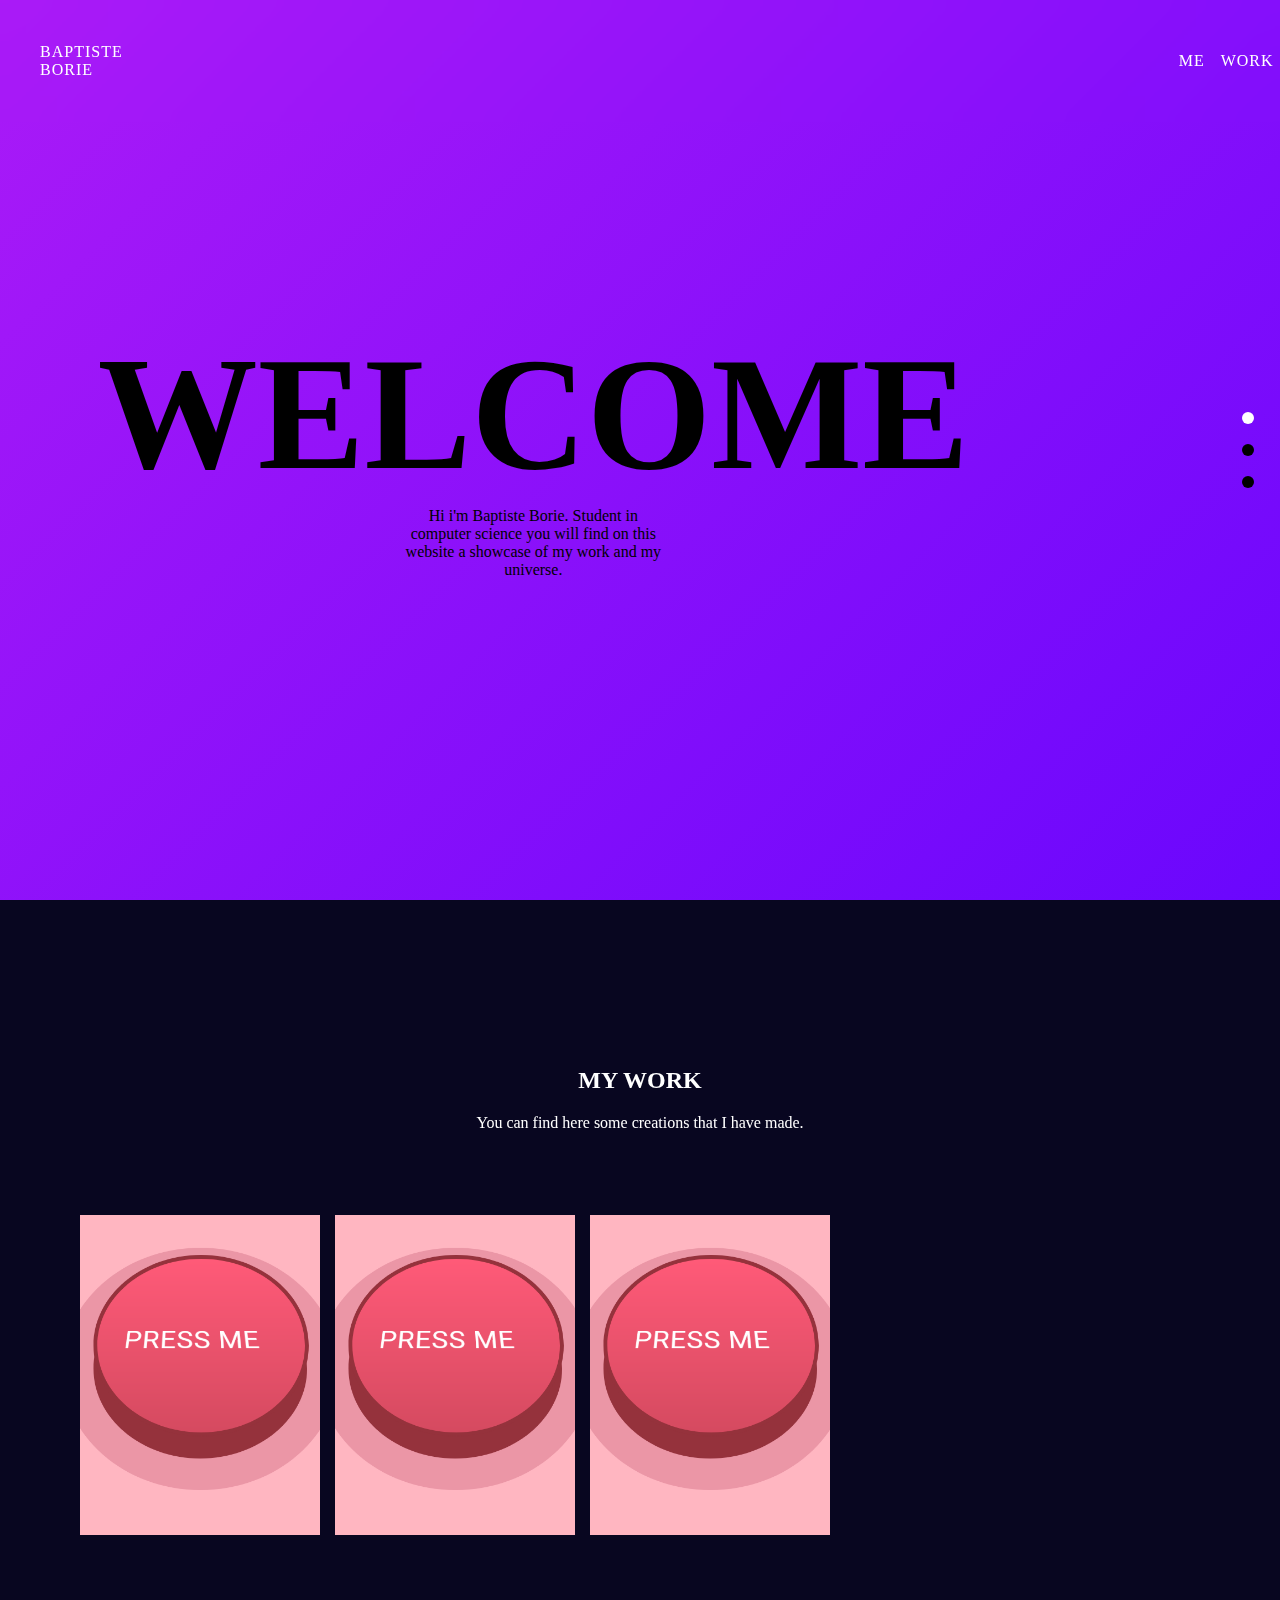
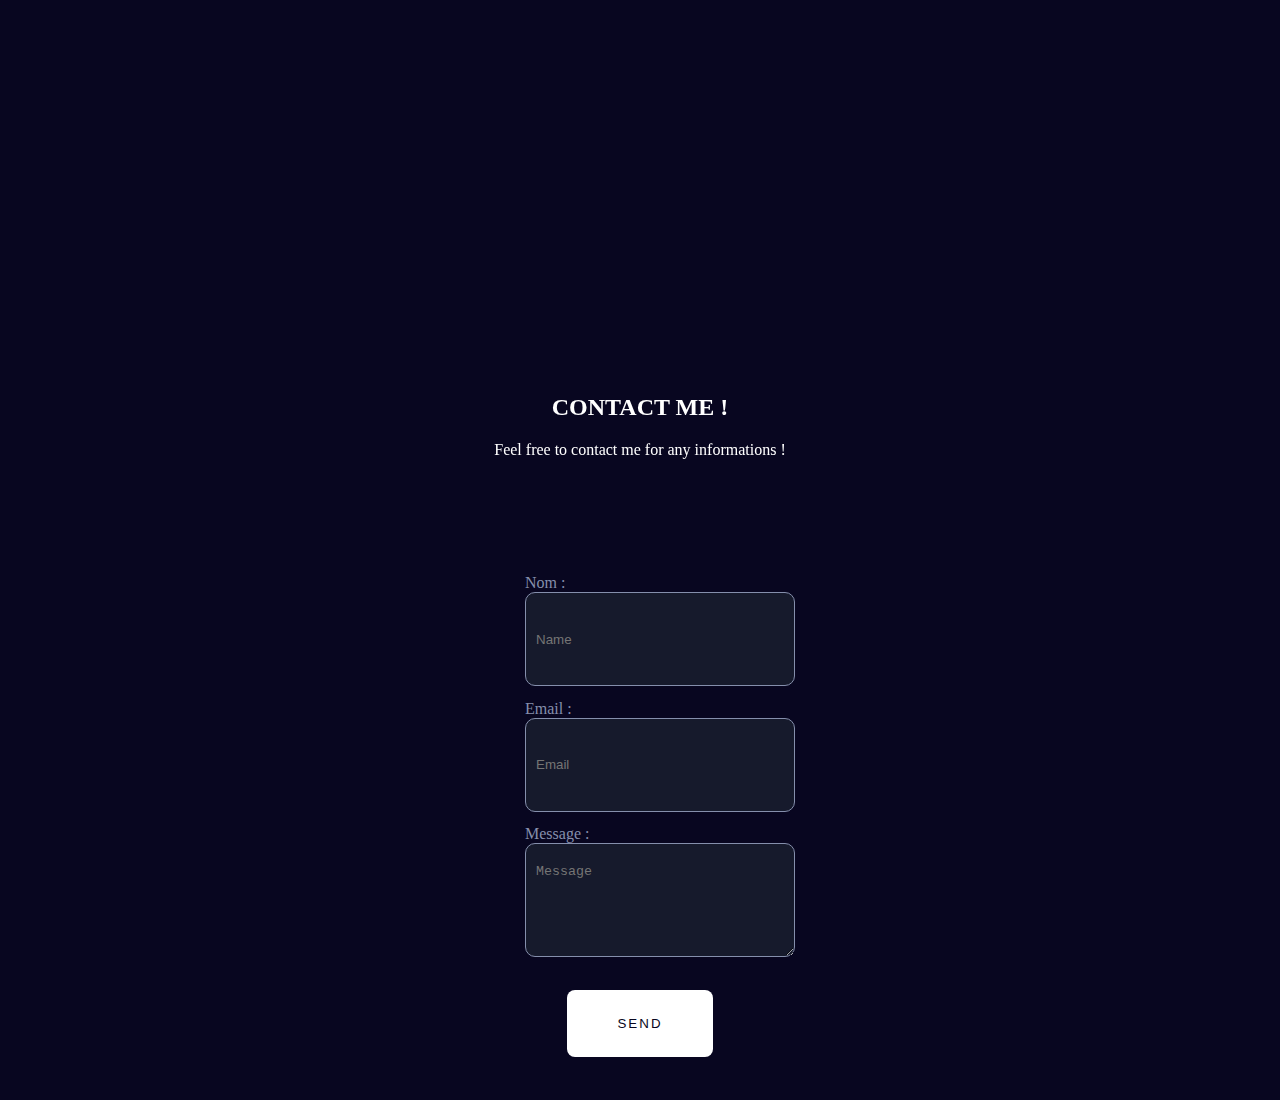
==== index.html @ 9f2e3eb8 "début work + art button" ====
<!DOCTYPE html>
<html lang="fr">

<head>
    <meta charset="UTF-8">
    <meta name="viewport" content="width=device-width, initial-scale=1.0">
    <title>Baptiste Borie</title>
    <link rel="stylesheet" href="styleIndex.css">
    <link rel="shortcut icon" type="image/png" href="/favicon.ico" />

</head>

<body>
    <nav id="nav">
        <ul>
            <li>
                <div>
                    Baptiste Borie
                </div>
            </li>
            <li>
                <div><a href="me.html">Me</a></div>
            </li>
            <li>
                <div><a href="#work">Work</a></div>
            </li>
            <li>
                <div><a href="#contact">Contact</a></div>
            </li>
        </ul>
    </nav>
    <div class="mainScreen">
        <div class="progressDotsBox">
            <div class="progressDots active"></div>
            <div class="progressDots"></div>
            <div class="progressDots"></div>
        </div>        
        <div class="section about">
            <div class="welcome" id ="welcome">
                    <h2>Welcome</h2>
                    <div>
                        Hi i'm Baptiste Borie. Student in computer science you will find on this website a showcase of my
                        work and my universe.
                    </div>
                </div>
            </div>
            <div class="section work" id = work>
                <div class ="titleSection">
                    <h2>My work</h2>
                    <div>
                        You can find here some creations that I have made.
                    </div>
                </div>
                <div id = "imageTrack" >
                    <img class ="image"alt="buttonPages" src="assets/img/pressMe.png" >
                    <img class ="image"alt="buttonPages" src="assets/img/pressMe.png" >
                    <img class ="image"alt="buttonPages" src="assets/img/pressMe.png" >
                </div>
            </div>
            <div class="section contact" id = "contact">
                <div class = "titleSection">
                    <div>
                        <H2>Contact Me !</H2>
                    </div>
                    <div> 
                        Feel free to contact me for any informations ! 
                    </div>
                </div>
                <div class = "formContainer">
                    <form action="" id="form">
                        <ul>
                            <div>Nom : </div>
                            <li>
                                <input type="text" id="name" name="user_name" placeholder="Name"/>
                            </li>
                            <div>Email :</div>
                            <li>
                                <input type="email" id="mail" name="user_email" placeholder="Email"/>
                            </li>
                            <div>Message : </div>
                            <li>
                                <textarea id="msg" name="user_message" placeholder="Message "></textarea>
                            </li>
                        </ul>
                        <button type="submit" role="button" class = "button">
                                <span>Send</span>
                        </button>                           
                    </form>
                    </div>
            </div>
        </div>
        <div style="display: none;">
            Irma <3
        </div>
<script src="scriptIndex.js" type="module"></script>
</body>
</html>
---- styleIndex.css ----
/* ------------------------------ GENERAL  ------------------------------ */
:root{
    --main-blue : rgba(8, 6, 32, 1);
    --lightblue : #15192c;
}
html, body{
    height: 100vh;
    width: 100vw;
    padding: 0;
    margin: 0;;
}

::-webkit-scrollbar {
    width: 0px;
  }


html {
    scroll-snap-type: y mandatory;
    overflow-x: hidden;
}

body {
    font-family: Roboto;
}


h2{
    text-transform: uppercase;
}

a{
    text-decoration: none;
    color: white;
}

.section {
    height: 100vh;
    scroll-snap-align: start;
    scroll-snap-stop: always;
    display : grid;
    grid-template-columns: 5fr 1fr;
} 
nav{
    position: fixed;
    top: 0;
    color: white;
    text-transform: uppercase;
    letter-spacing: 1px;
    width: 100vw;
    backdrop-filter: blur(10px);
}
.navColor {
    border-bottom: 1px solid #15192c;
    display: flex;
    align-items: center;
    background-color: rgba(8, 6, 32, 1);
    z-index: 100;
}

nav ul {
    list-style-type: none;
    display: grid;
    grid-template-columns: 10fr 1fr 1fr 1fr ;
    align-items: center;
    height: 10vh;
    gap: 1em;
}
nav li {
    display: flex ;
    justify-content: center;
    align-items: center;
}
nav li:first-child {
    margin-right: 65em;
}
.titleSection{ 
    color: white;
    position: relative;
    display: flex;
    flex-direction: column;
    justify-content: center;
    align-items: center;
    top  : 2em;
    height: 35vh;
}
/*  ------------------------------ PROGRESS DOTS ------------------------------  */
.progressDotsBox {
    order :1 ;
    position: fixed;
    top: 50vh;
    right: 2vw;
    transform: translateY(-50%);
    display: flex;

    flex-direction: column;
    align-items: center;
}

.progressDots {
    width: 12px;
    height: 12px;
    background-color: black;
    border-radius: 50%;
    margin: 10px 0;
    cursor: pointer;
    background-color: black;
    transition: background-color 0.3s ease; /* Animation de transition de la couleur de fond */
}

.progressDots.active {
    background-color: white;
}
.selected {
    border: 6px solid white;
}
/*  ------------------------------ ABOUT  ------------------------------  */
.about{
    background: linear-gradient(-45deg, rgb(5, 1, 69), rgb(82, 8, 230),rgb(85, 0, 255), rgb(170, 26, 247));
    background-size: 400% 400%;
    animation: gradient 8s ease infinite;
}
@keyframes gradient {
    0% {
        background-position: 0% 50%;
    }
    50% {
        background-position: 100% 50%;
    }
    100% {
        background-position: 0% 50%;
    }
    
}
.welcome{
display: flex;
flex-direction: column;
justify-content: center;
align-items: center;
text-align: justify;
}
.about h2{
    font-family: 'Times New Roman', Times, serif;
    font-size: 10em;
    margin: 0;
}
.welcome div {  
    margin :0;
    width: 25%;
    text-align:center;
    
}

/*  ------------------------------ WORK  ------------------------------  */
.work{
    background-color: rgba(8, 6, 32, 1);
    display: flex;
    flex-direction: column;
}

#imageTrack{
    display: flex;
    overflow:scroll;
    width: 80vw;
    gap: 15px;
    transition: transform 0.3s;
}
.image {
    width: 15em;
    height: 20em;
    object-fit: cover;
    object-position: center;
}
.image:first-child{
    margin-left: 5em;
}

/*  ------------------------------ CONTACT  ------------------------------  */

.contact{
    background-color: rgba(8, 6, 32, 1);
    display: flex;
    flex-direction: column;
    justify-content: center;
    gap: 1em;
    align-items: center;
}

form {
    display: flex;
    flex-direction: column;
    justify-content: center;
    align-items: center;
}
.formContainer {
    margin-bottom : 1em;
}
.formContainer ul {
    list-style-type: none;
}
.formContainer input,textarea {
    height:10vh;
    width: 20vw;
    background-color: #161a2c;
    border : 1px solid #858fac;
    border-radius: 10px;
    padding-left: 10px ;
    margin-bottom: 1em;
    color: white;
}
.formContainer textarea{
    padding-top: 20px ;
}
.formContainer  div {
    color : #858fac;
}

.formFooter img {
    width: 24px;
}

.button {
    display: inline-flex;
    position: relative;
    background: white;
    letter-spacing: 2px;
    align-items: center;
    justify-content: center;
    padding : 0.7em;
    text-transform: uppercase;
    width: 11em;
    height: 5em;
    border :0 ;
    border-radius: 8px;
} 
.button::after {
    content: "";
    position: absolute;
    width: 0;
    background-color: var(--main-blue);
    border: 1px solid white;
    border-radius: 8px;
} 
.button:hover::after{
    left: 0;
    transition: 0.6s;
    width: 11em;
    height: 5em;
}

.button:active{
    transform: translateY(5%);
}

.button span{
    z-index: 2;
    transition: all 0.3s ease-in-out;
    color : var(--main-blue);

}

.button:hover span {
    color :white;
    animation : scaleUp 0.4s ease-in-out;
}
@keyframes scaleUp {
    0% {
    transform: scale(1);
    }

    50% {
    transform: scale(0.8);
    }

    100% {
    transform: scale(1);
    }
}
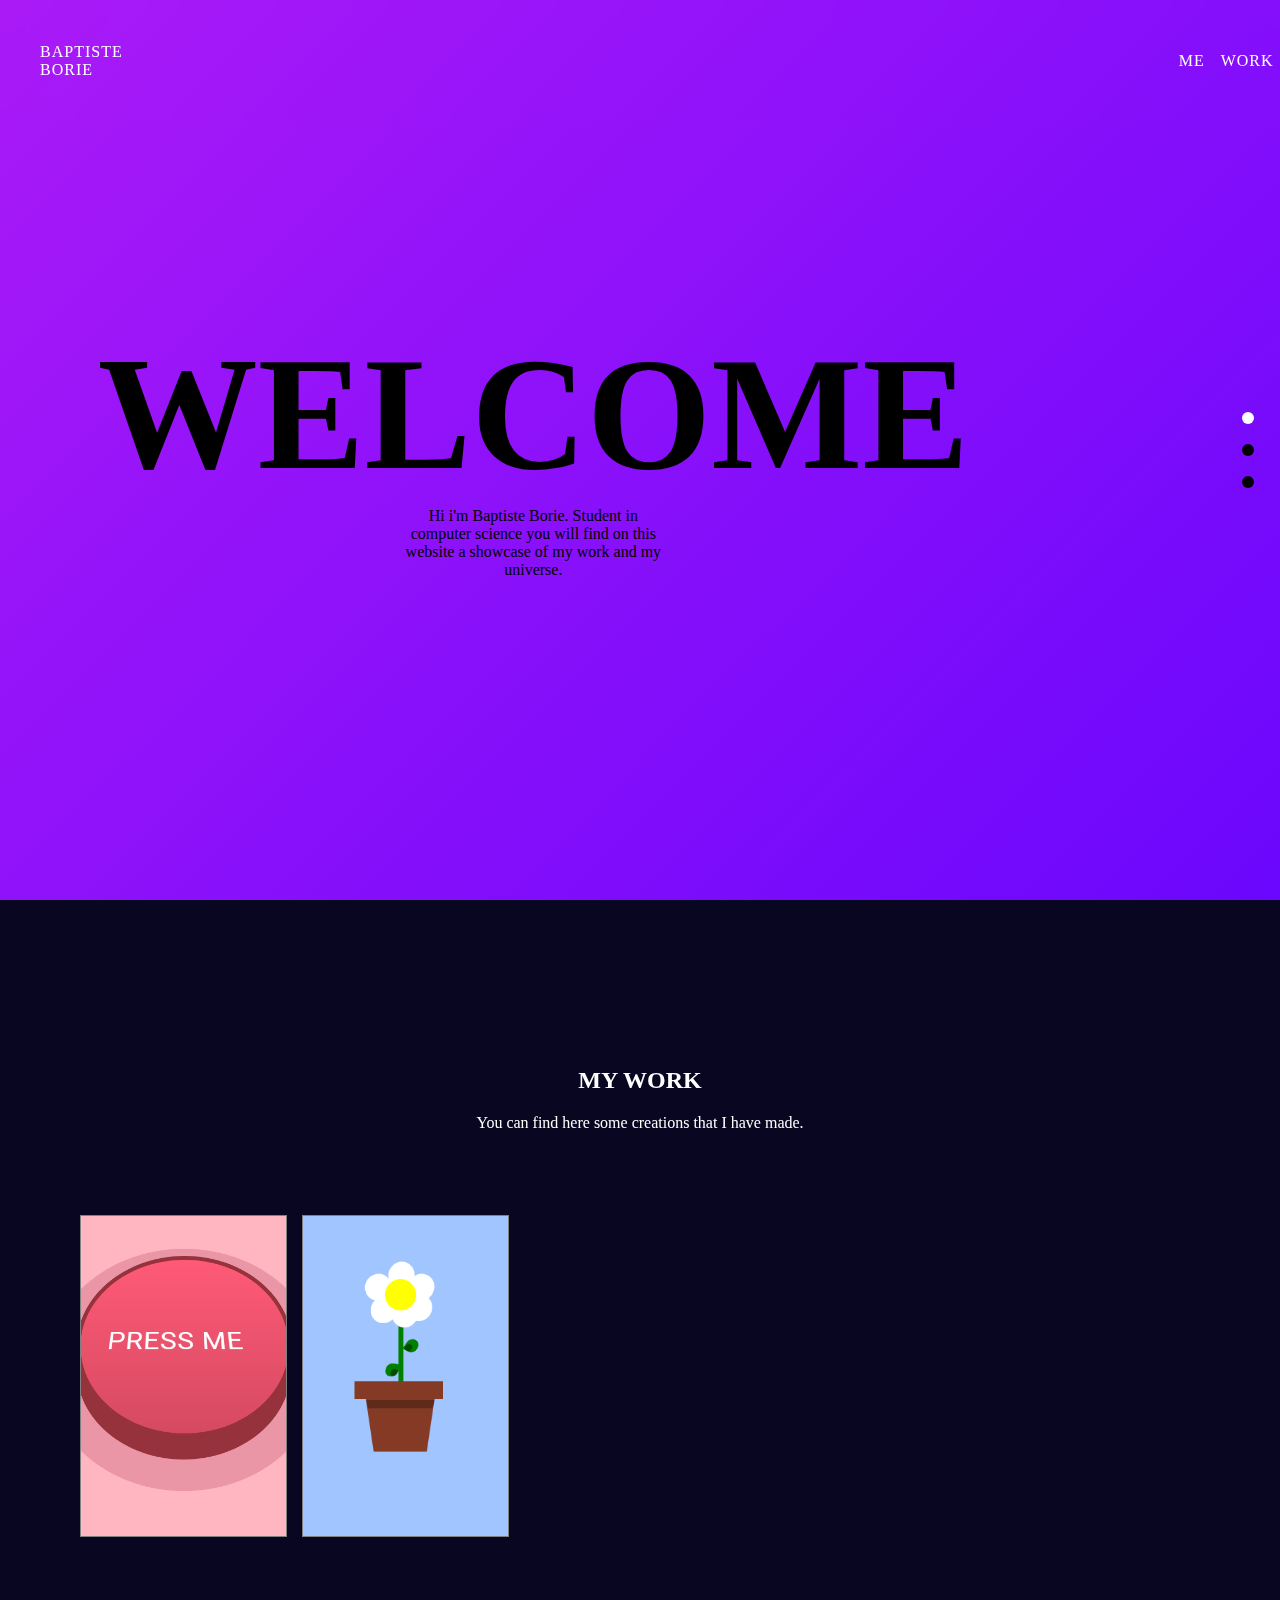
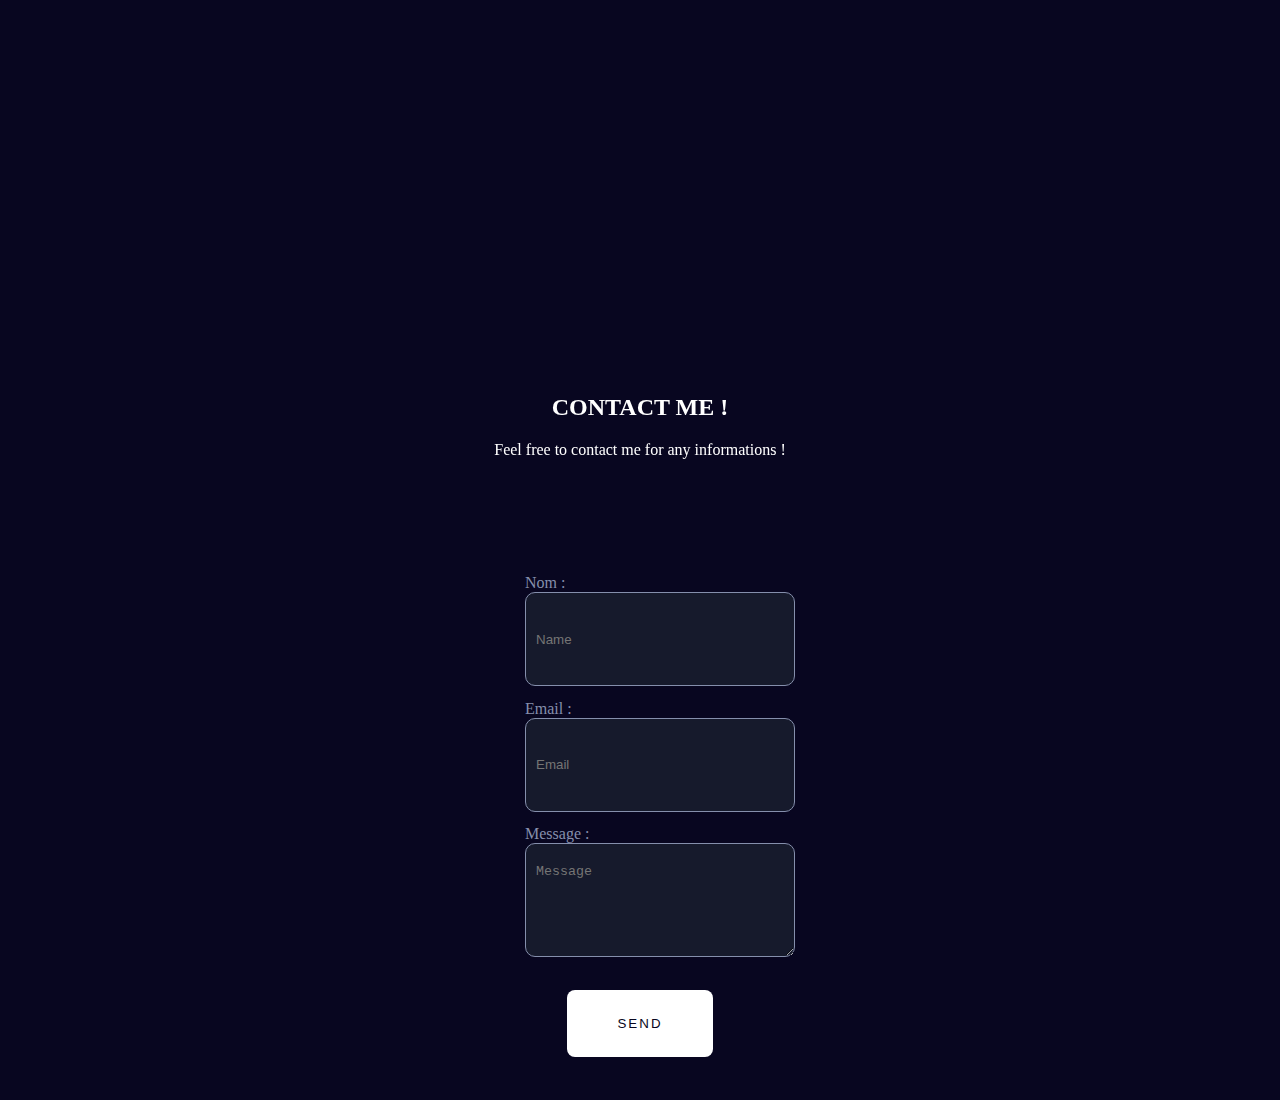
==== commit 41b2d752: "ajout art" ====
--- a/index.html
+++ b/index.html
@@ -52,9 +52,22 @@
                     </div>
                 </div>
                 <div id = "imageTrack" >
-                    <img class ="image"alt="buttonPages" src="assets/img/pressMe.png" >
-                    <img class ="image"alt="buttonPages" src="assets/img/pressMe.png" >
-                    <img class ="image"alt="buttonPages" src="assets/img/pressMe.png" >
+                    <div class = "imageContainer" data-url="button/clickhere.html">
+                        <img class ="image"alt="buttonPages" src="assets/img/pressMe.png" >
+                        <div class ="imageContext">
+                            <h4>Button librairy</h4>
+                            <div id="trait"></div>
+                            Many buttons and many styles !
+                        </div>
+                    </div>
+                    <div class = "imageContainer" data-url="Art/flower_pot/flowerpot.html">
+                        <img class ="image"alt="buttonPages" src="assets/img/flowerPot.png" >
+                        <div class ="imageContext">
+                            <h4>Art Gallery</h4>
+                            <div id="trait"></div>
+                            Pure css Art !
+                        </div>
+                    </div>                    
                 </div>
             </div>
             <div class="section contact" id = "contact">
--- a/styleIndex.css
+++ b/styleIndex.css
@@ -161,18 +161,58 @@
 #imageTrack{
     display: flex;
     overflow:scroll;
+    overflow-y: hidden;
     width: 80vw;
     gap: 15px;
     transition: transform 0.3s;
 }
 .image {
-    width: 15em;
+    width: 205px;
     height: 20em;
     object-fit: cover;
-    object-position: center;
-}
-.image:first-child{
+    object-position: center ;
+    opacity: 1;
+}
+.imageContainer:first-child{
     margin-left: 5em;
+}
+.imageContext {
+    background-color: rgba(41, 33, 33, 0.5);
+    color: white;
+    height: 325px;
+    width: 205px;
+    display: flex;
+    flex-direction: column;
+    align-items:center;
+    text-align: center;
+    user-select: none;
+    cursor: pointer;
+    backdrop-filter: blur(10px);
+}
+.imageContext h4 {
+    font-size: 1.5em;
+    text-transform: uppercase;
+}
+.imageContainer:hover > .imageContext{
+    transition: 0.5s;
+    transform: translateY(-100%);
+}
+.imageContainer:not(:hover) > .imageContext{
+    transition: 0.5s;
+    transform: translateY(100%);
+}   
+#trait{
+    width: 50px;
+    border: 1px solid white;
+    margin-bottom: 15px;
+}
+
+.imageContainer {
+    padding: 0;
+    margin: 0;
+    width: 205px ;
+    height: 320px;
+    border : 1px solid gray;
 }
 
 /*  ------------------------------ CONTACT  ------------------------------  */
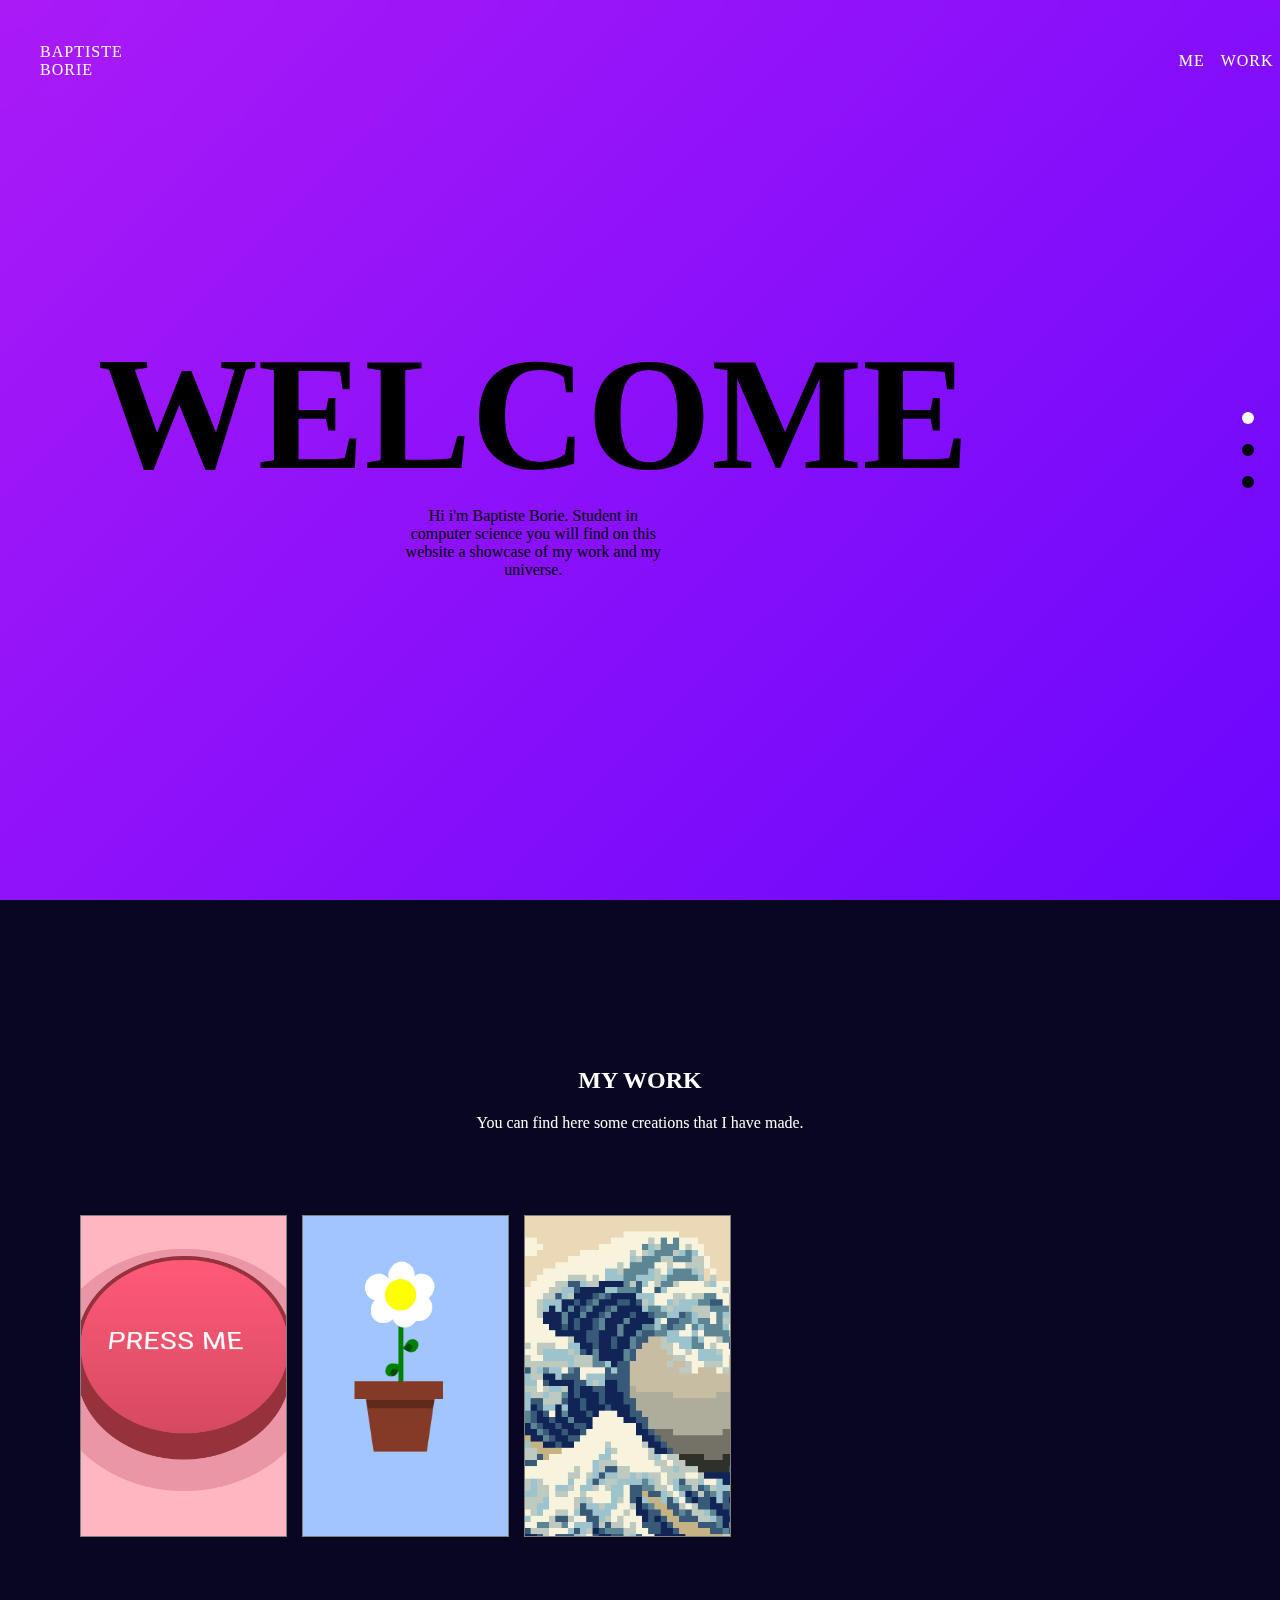
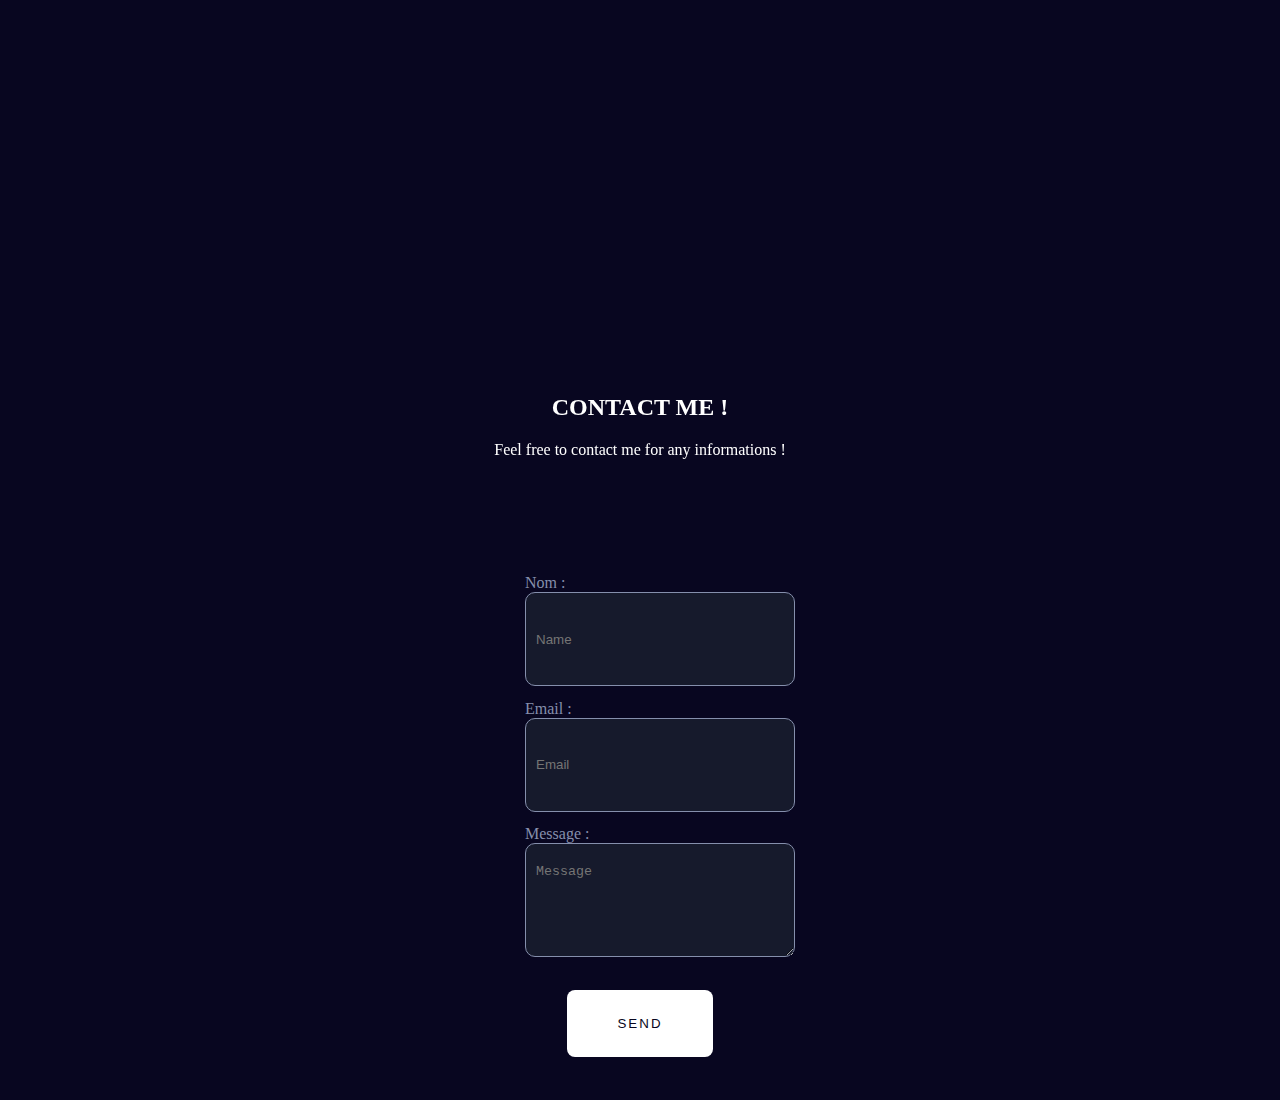
==== commit 3deb2c4c: "ajout gallerie + vague" ====
--- a/index.html
+++ b/index.html
@@ -6,7 +6,7 @@
     <meta name="viewport" content="width=device-width, initial-scale=1.0">
     <title>Baptiste Borie</title>
     <link rel="stylesheet" href="styleIndex.css">
-    <link rel="shortcut icon" type="image/png" href="/favicon.ico" />
+    <link rel="shortcut icon" type="image/png" href="/favicon.ico">
 
 </head>
 
@@ -53,19 +53,27 @@
                 </div>
                 <div id = "imageTrack" >
                     <div class = "imageContainer" data-url="button/clickhere.html">
-                        <img class ="image"alt="buttonPages" src="assets/img/pressMe.png" >
+                        <img class ="image" alt="buttonPages" src="assets/img/pressMe.png" >
                         <div class ="imageContext">
                             <h4>Button librairy</h4>
-                            <div id="trait"></div>
+                            <div class="trait"></div>
                             Many buttons and many styles !
                         </div>
                     </div>
-                    <div class = "imageContainer" data-url="Art/flower_pot/flowerpot.html">
-                        <img class ="image"alt="buttonPages" src="assets/img/flowerPot.png" >
+                    <div class = "imageContainer" data-url="Art/galerie.html">
+                        <img class ="image" alt="GalleryImage" src="assets/img/flowerPot.png" >
                         <div class ="imageContext">
                             <h4>Art Gallery</h4>
-                            <div id="trait"></div>
+                            <div class="trait"></div>
                             Pure css Art !
+                        </div>
+                    </div>
+                    <div class = "imageContainer" data-url="Art/vague/vague.html">
+                        <img class ="image" alt="WaveImage" src="assets/img/vague.png" >
+                        <div class ="imageContext">
+                            <h4>The Great Wave off Kanagawa</h4>
+                            <div class="trait"></div>
+                                A 8-bit reproduction of the great woodblock print made by Hokusai.
                         </div>
                     </div>                    
                 </div>
@@ -80,31 +88,28 @@
                     </div>
                 </div>
                 <div class = "formContainer">
-                    <form action="" id="form">
+                    <form id="form">
                         <ul>
-                            <div>Nom : </div>
+                            <li>Nom : </li>
                             <li>
-                                <input type="text" id="name" name="user_name" placeholder="Name"/>
+                                <input type="text" id="name" name="user_name" placeholder="Name">
                             </li>
-                            <div>Email :</div>
+                            <li>Email :</li>
                             <li>
-                                <input type="email" id="mail" name="user_email" placeholder="Email"/>
+                                <input type="email" id="mail" name="user_email" placeholder="Email">
                             </li>
-                            <div>Message : </div>
+                            <li>Message : </li>
                             <li>
                                 <textarea id="msg" name="user_message" placeholder="Message "></textarea>
                             </li>
                         </ul>
-                        <button type="submit" role="button" class = "button">
+                        <button type="submit" class = "button">
                                 <span>Send</span>
                         </button>                           
                     </form>
                     </div>
             </div>
         </div>
-        <div style="display: none;">
-            Irma <3
-        </div>
 <script src="scriptIndex.js" type="module"></script>
 </body>
 </html>--- a/styleIndex.css
+++ b/styleIndex.css
@@ -180,7 +180,6 @@
     background-color: rgba(41, 33, 33, 0.5);
     color: white;
     height: 325px;
-    width: 205px;
     display: flex;
     flex-direction: column;
     align-items:center;
@@ -188,6 +187,7 @@
     user-select: none;
     cursor: pointer;
     backdrop-filter: blur(10px);
+    padding: 5px;
 }
 .imageContext h4 {
     font-size: 1.5em;
@@ -201,7 +201,7 @@
     transition: 0.5s;
     transform: translateY(100%);
 }   
-#trait{
+.trait{
     width: 50px;
     border: 1px solid white;
     margin-bottom: 15px;
@@ -251,7 +251,7 @@
 .formContainer textarea{
     padding-top: 20px ;
 }
-.formContainer  div {
+.formContainer  li {
     color : #858fac;
 }
 
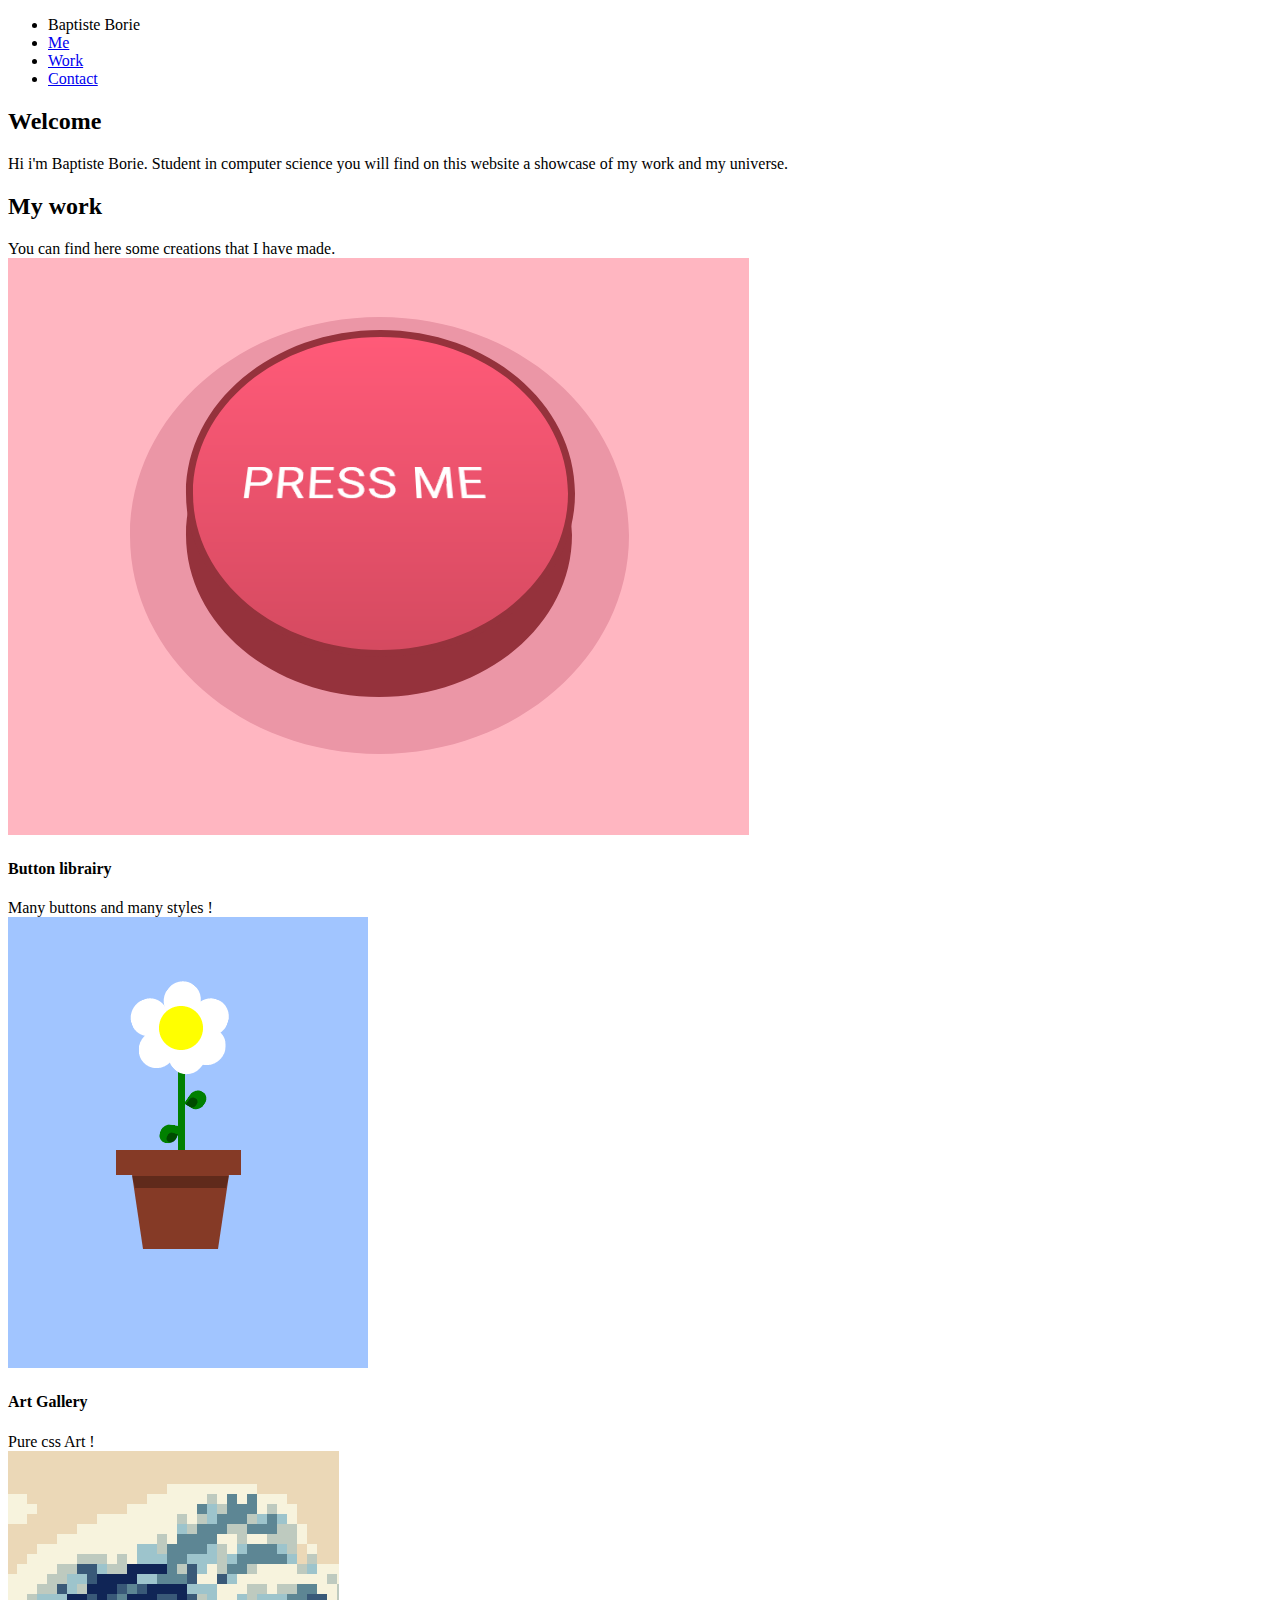
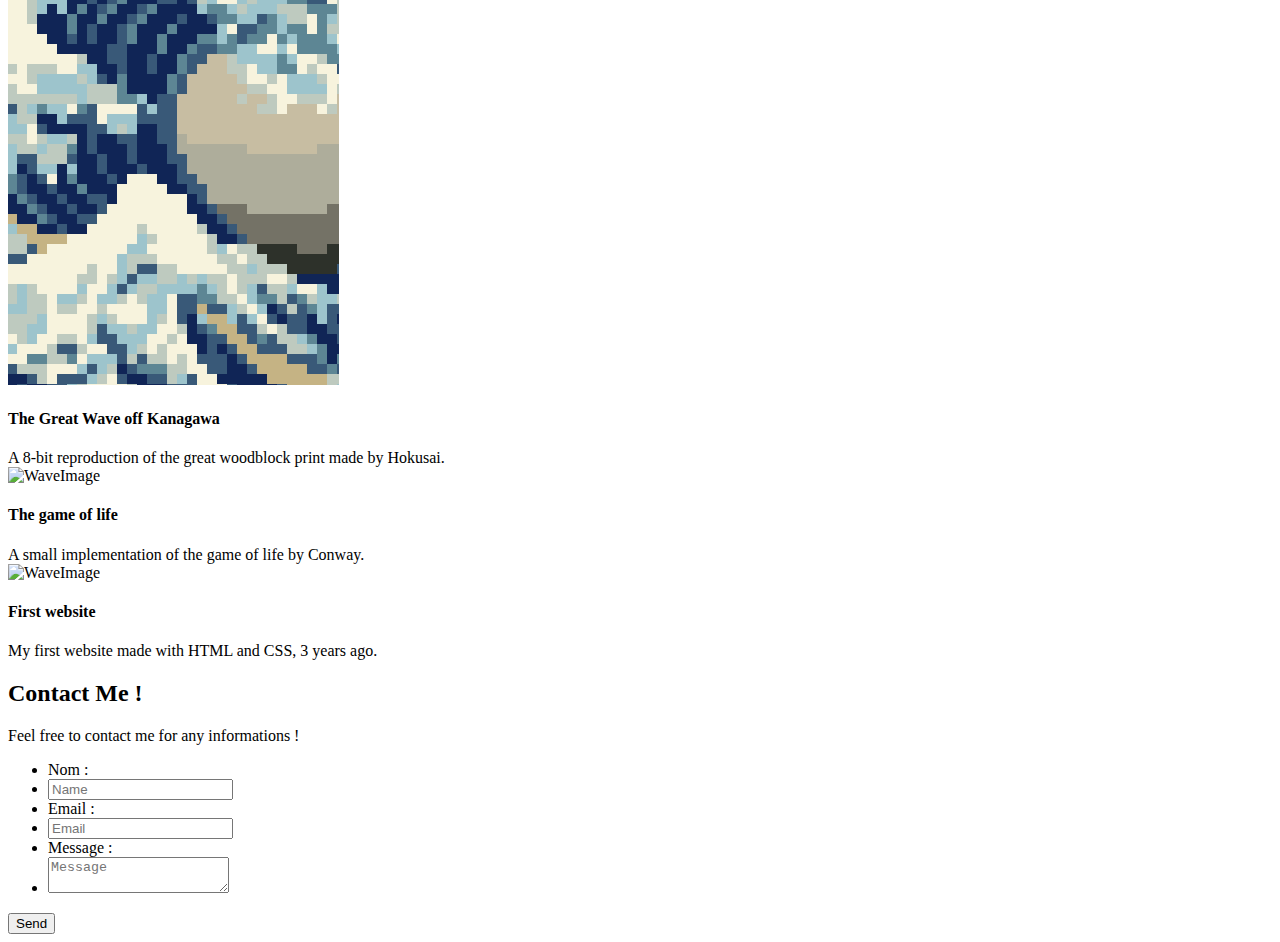
==== commit 29828ba3: "correctif bug" ====
--- a/index.html
+++ b/index.html
@@ -5,7 +5,10 @@
     <meta charset="UTF-8">
     <meta name="viewport" content="width=device-width, initial-scale=1.0">
     <title>Baptiste Borie</title>
-    <link rel="stylesheet" href="styleIndex.css">
+    <link rel="stylesheet" href="style/styleIndex.css">
+    <link rel="stylesheet" href="style/welcome.css">
+    <link rel="stylesheet" href="style/work.css">
+    <link rel="stylesheet" href="style/contact.css">
     <link rel="shortcut icon" type="image/png" href="/favicon.ico">
 
 </head>
@@ -19,7 +22,7 @@
                 </div>
             </li>
             <li>
-                <div><a href="me.html">Me</a></div>
+                <div><a href="#welcome">Me</a></div>
             </li>
             <li>
                 <div><a href="#work">Work</a></div>
@@ -34,6 +37,7 @@
             <div class="progressDots active"></div>
             <div class="progressDots"></div>
             <div class="progressDots"></div>
+            <div class="progressDots"></div>
         </div>        
         <div class="section about">
             <div class="welcome" id ="welcome">
@@ -43,71 +47,87 @@
                         work and my universe.
                     </div>
                 </div>
+        </div>
+        <div class="section work" id = work>
+            <div class ="titleSection">
+                <h2>My work</h2>
+                <div>
+                    You can find here some creations that I have made.
+                </div>
             </div>
-            <div class="section work" id = work>
-                <div class ="titleSection">
-                    <h2>My work</h2>
-                    <div>
-                        You can find here some creations that I have made.
+                <div id = "imageTrack" >
+                <div class = "imageContainer" data-url="button/clickhere.html">
+                    <img class ="image" alt="buttonPages" src="assets/img/pressMe.png" >
+                    <div class ="imageContext">
+                        <h4>Button librairy</h4>
+                        <div class="trait"></div>
+                        Many buttons and many styles !
                     </div>
                 </div>
-                <div id = "imageTrack" >
-                    <div class = "imageContainer" data-url="button/clickhere.html">
-                        <img class ="image" alt="buttonPages" src="assets/img/pressMe.png" >
-                        <div class ="imageContext">
-                            <h4>Button librairy</h4>
-                            <div class="trait"></div>
-                            Many buttons and many styles !
-                        </div>
+                <div class = "imageContainer" data-url="Art/galerie.html">
+                    <img class ="image" alt="GalleryImage" src="assets/img/flowerPot.png" >
+                    <div class ="imageContext">
+                        <h4>Art Gallery</h4>
+                        <div class="trait"></div>
+                        Pure css Art !
                     </div>
-                    <div class = "imageContainer" data-url="Art/galerie.html">
-                        <img class ="image" alt="GalleryImage" src="assets/img/flowerPot.png" >
-                        <div class ="imageContext">
-                            <h4>Art Gallery</h4>
-                            <div class="trait"></div>
-                            Pure css Art !
-                        </div>
+                </div>
+                <div class = "imageContainer" data-url="Art/vague/vague.html">
+                    <img class ="image" alt="WaveImage" src="assets/img/vague.png" >
+                    <div class ="imageContext">
+                        <h4>The Great Wave off Kanagawa</h4>
+                        <div class="trait"></div>
+                            A 8-bit reproduction of the great woodblock print made by Hokusai.
                     </div>
-                    <div class = "imageContainer" data-url="Art/vague/vague.html">
-                        <img class ="image" alt="WaveImage" src="assets/img/vague.png" >
-                        <div class ="imageContext">
-                            <h4>The Great Wave off Kanagawa</h4>
-                            <div class="trait"></div>
-                                A 8-bit reproduction of the great woodblock print made by Hokusai.
-                        </div>
-                    </div>                    
+                </div>
+                <div class = "imageContainer" data-url="gameLife/gameLife.html">
+                    <img class ="image" alt="WaveImage" src="assets/img/gameLife.png    " >
+                    <div class ="imageContext">
+                        <h4>The game of life</h4>
+                        <div class="trait"></div>
+                            A small implementation of the game of life by Conway.
+                    </div>
+                </div>
+                <div class = "imageContainer" data-url="first-website/accueil.html">
+                    <img class ="image" alt="WaveImage" src="assets/img/firstwebsite.png" >
+                    <div class ="imageContext">
+                        <h4>First website</h4>
+                        <div class="trait"></div>
+                            My first website made with HTML and CSS, 3 years ago. 
+                    </div>
+                </div>          
+            </div>
+        </div>
+        <div class="section contact" id = "contact">
+            <div class = "titleSection">
+                <div>
+                    <H2>Contact Me !</H2>
+                </div>
+                <div> 
+                    Feel free to contact me for any informations ! 
                 </div>
             </div>
-            <div class="section contact" id = "contact">
-                <div class = "titleSection">
-                    <div>
-                        <H2>Contact Me !</H2>
-                    </div>
-                    <div> 
-                        Feel free to contact me for any informations ! 
-                    </div>
+            <div class = "formContainer">
+                <form id="form">
+                    <ul>
+                        <li>Nom : </li>
+                        <li>
+                            <input type="text" id="name" name="user_name" placeholder="Name">
+                        </li>
+                        <li>Email :</li>
+                        <li>
+                            <input type="email" id="mail" name="user_email" placeholder="Email">
+                        </li>
+                        <li>Message : </li>
+                        <li>
+                            <textarea id="msg" name="user_message" placeholder="Message "></textarea>
+                        </li>
+                    </ul>
+                    <button type="submit" class = "button">
+                            <span>Send</span>
+                    </button>                           
+                </form>
                 </div>
-                <div class = "formContainer">
-                    <form id="form">
-                        <ul>
-                            <li>Nom : </li>
-                            <li>
-                                <input type="text" id="name" name="user_name" placeholder="Name">
-                            </li>
-                            <li>Email :</li>
-                            <li>
-                                <input type="email" id="mail" name="user_email" placeholder="Email">
-                            </li>
-                            <li>Message : </li>
-                            <li>
-                                <textarea id="msg" name="user_message" placeholder="Message "></textarea>
-                            </li>
-                        </ul>
-                        <button type="submit" class = "button">
-                                <span>Send</span>
-                        </button>                           
-                    </form>
-                    </div>
             </div>
         </div>
 <script src="scriptIndex.js" type="module"></script>
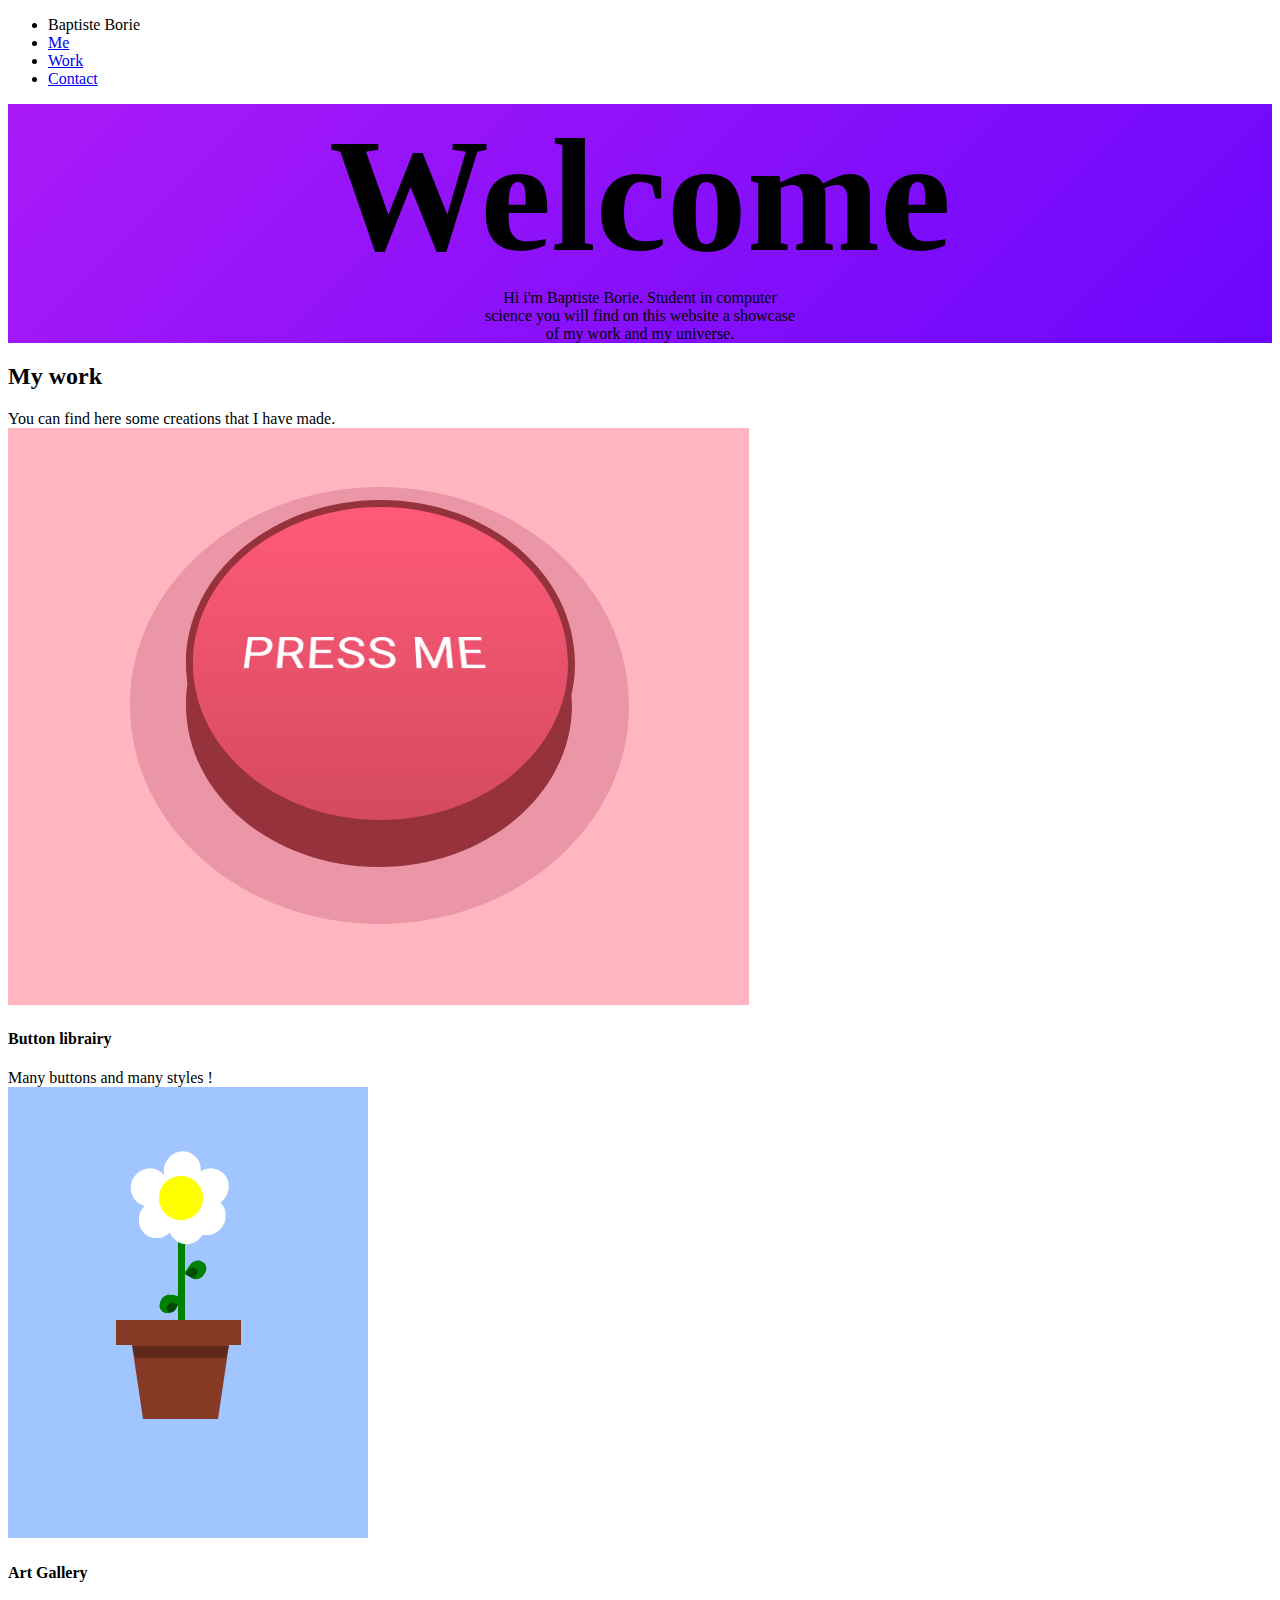
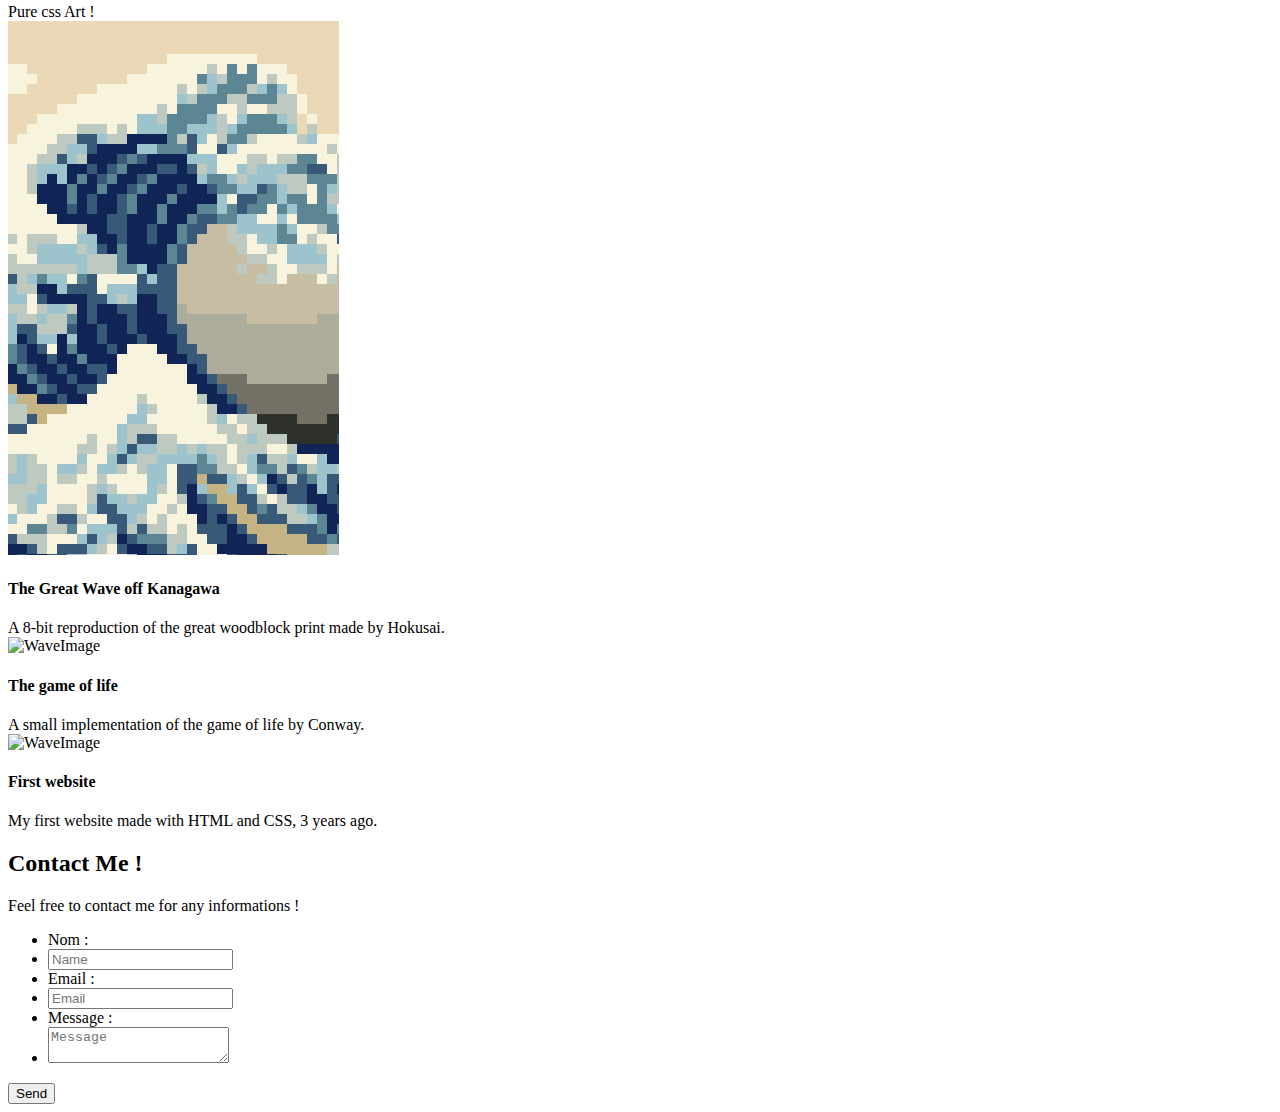
==== commit fba3b159: "correction bug progressDot" ====
--- a/index.html
+++ b/index.html
@@ -35,7 +35,6 @@
     <div class="mainScreen">
         <div class="progressDotsBox">
             <div class="progressDots active"></div>
-            <div class="progressDots"></div>
             <div class="progressDots"></div>
             <div class="progressDots"></div>
         </div>        
--- a/style/welcome.css
+++ b/style/welcome.css
@@ -0,0 +1,61 @@
+/*  ------------------------------ ABOUT  ------------------------------  */
+.about{
+    background: linear-gradient(-45deg, rgb(5, 1, 69), rgb(82, 8, 230),rgb(85, 0, 255), rgb(170, 26, 247));
+    background-size: 400% 400%;
+    animation: gradient 8s ease infinite;
+}
+@keyframes gradient {
+    0% {
+        background-position: 0% 50%;
+    }
+    50% {
+        background-position: 100% 50%;
+    }
+    100% {
+        background-position: 0% 50%;
+    }
+    
+}
+.welcome{
+display: flex;
+flex-direction: column;
+justify-content: center;
+align-items: center;
+text-align: justify;
+}
+.about h2{
+    font-family: 'Times New Roman', Times, serif;
+    font-size: 10em;
+    margin: 0;
+}
+.welcome div {  
+    margin :0;
+    width: 25%;
+    text-align:center;
+    
+}
+
+@media (max-width: 1200px) {
+    .about h2 {
+        padding-left: 5px;
+        font-size: 8.5em;
+    }
+    .welcome div {
+        width: 50%;
+    }
+    
+    
+}
+
+@media (max-width: 500px) {
+    .about h2 {
+        padding-left: 5px;
+        font-size: 4.85em;
+    }
+    .welcome div {
+        width: 50%;
+    }
+    
+    
+}
+
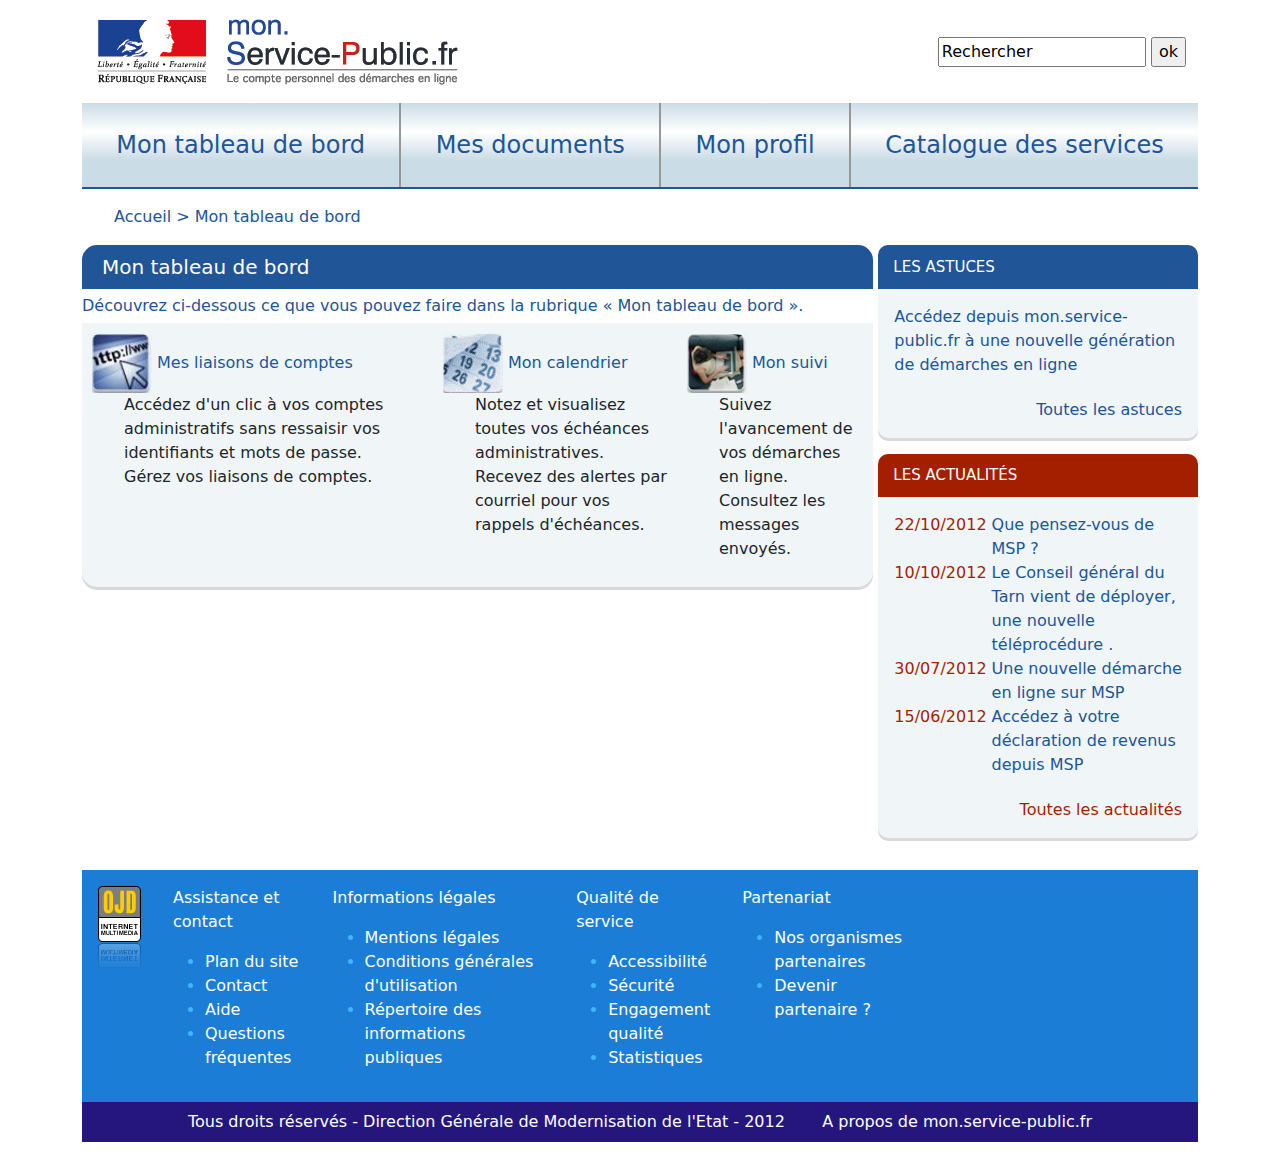
==== commit 65814d3e: "Switch for css dm" ====
--- a/index.html
+++ b/index.html
@@ -1,134 +1,359 @@
-<!DOCTYPE html>
-<html lang="fr">
-
-<head>
-    <meta charset="UTF-8">
-    <meta name="viewport" content="width=device-width, initial-scale=1.0">
-    <title>Baptiste Borie</title>
-    <link rel="stylesheet" href="style/styleIndex.css">
-    <link rel="stylesheet" href="style/welcome.css">
-    <link rel="stylesheet" href="style/work.css">
-    <link rel="stylesheet" href="style/contact.css">
-    <link rel="shortcut icon" type="image/png" href="/favicon.ico">
-
-</head>
-
-<body>
-    <nav id="nav">
-        <ul>
-            <li>
-                <div>
-                    Baptiste Borie
-                </div>
-            </li>
-            <li>
-                <div><a href="#welcome">Me</a></div>
-            </li>
-            <li>
-                <div><a href="#work">Work</a></div>
-            </li>
-            <li>
-                <div><a href="#contact">Contact</a></div>
-            </li>
-        </ul>
-    </nav>
-    <div class="mainScreen">
-        <div class="progressDotsBox">
-            <div class="progressDots active"></div>
-            <div class="progressDots"></div>
-            <div class="progressDots"></div>
-        </div>        
-        <div class="section about">
-            <div class="welcome" id ="welcome">
-                    <h2>Welcome</h2>
-                    <div>
-                        Hi i'm Baptiste Borie. Student in computer science you will find on this website a showcase of my
-                        work and my universe.
-                    </div>
-                </div>
-        </div>
-        <div class="section work" id = work>
-            <div class ="titleSection">
-                <h2>My work</h2>
-                <div>
-                    You can find here some creations that I have made.
-                </div>
-            </div>
-                <div id = "imageTrack" >
-                <div class = "imageContainer" data-url="button/clickhere.html">
-                    <img class ="image" alt="buttonPages" src="assets/img/pressMe.png" >
-                    <div class ="imageContext">
-                        <h4>Button librairy</h4>
-                        <div class="trait"></div>
-                        Many buttons and many styles !
-                    </div>
-                </div>
-                <div class = "imageContainer" data-url="Art/galerie.html">
-                    <img class ="image" alt="GalleryImage" src="assets/img/flowerPot.png" >
-                    <div class ="imageContext">
-                        <h4>Art Gallery</h4>
-                        <div class="trait"></div>
-                        Pure css Art !
-                    </div>
-                </div>
-                <div class = "imageContainer" data-url="Art/vague/vague.html">
-                    <img class ="image" alt="WaveImage" src="assets/img/vague.png" >
-                    <div class ="imageContext">
-                        <h4>The Great Wave off Kanagawa</h4>
-                        <div class="trait"></div>
-                            A 8-bit reproduction of the great woodblock print made by Hokusai.
-                    </div>
-                </div>
-                <div class = "imageContainer" data-url="gameLife/gameLife.html">
-                    <img class ="image" alt="WaveImage" src="assets/img/gameLife.png    " >
-                    <div class ="imageContext">
-                        <h4>The game of life</h4>
-                        <div class="trait"></div>
-                            A small implementation of the game of life by Conway.
-                    </div>
-                </div>
-                <div class = "imageContainer" data-url="first-website/accueil.html">
-                    <img class ="image" alt="WaveImage" src="assets/img/firstwebsite.png" >
-                    <div class ="imageContext">
-                        <h4>First website</h4>
-                        <div class="trait"></div>
-                            My first website made with HTML and CSS, 3 years ago. 
-                    </div>
-                </div>          
-            </div>
-        </div>
-        <div class="section contact" id = "contact">
-            <div class = "titleSection">
-                <div>
-                    <H2>Contact Me !</H2>
-                </div>
-                <div> 
-                    Feel free to contact me for any informations ! 
-                </div>
-            </div>
-            <div class = "formContainer">
-                <form id="form">
-                    <ul>
-                        <li>Nom : </li>
-                        <li>
-                            <input type="text" id="name" name="user_name" placeholder="Name">
-                        </li>
-                        <li>Email :</li>
-                        <li>
-                            <input type="email" id="mail" name="user_email" placeholder="Email">
-                        </li>
-                        <li>Message : </li>
-                        <li>
-                            <textarea id="msg" name="user_message" placeholder="Message "></textarea>
-                        </li>
-                    </ul>
-                    <button type="submit" class = "button">
-                            <span>Send</span>
-                    </button>                           
-                </form>
-                </div>
-            </div>
-        </div>
-<script src="scriptIndex.js" type="module"></script>
-</body>
-</html>+<!DOCTYPE html>
+<html lang="fr">
+  <head>
+    <meta charset="utf-8" />
+    <title>Devoir à la maison</title>
+    <meta name="viewport" content="width=device-width, initial-scale=1" />
+    <link rel="stylesheet" href="style.css" />
+    <link
+      href="https://cdn.jsdelivr.net/npm/bootstrap@5.3.3/dist/css/bootstrap.min.css"
+      rel="stylesheet"
+      integrity="sha384-QWTKZyjpPEjISv5WaRU9OFeRpok6YctnYmDr5pNlyT2bRjXh0JMhjY6hW+ALEwIH"
+      crossorigin="anonymous"
+    />
+    <link rel="stylesheet" href="styleMobile.css" />
+  </head>
+
+  <body>
+    <div class="container">
+      <header class="container">
+        <div class="row">
+          <div class="col-md-6">
+            <img src="img/logo_msp_Part.png" width="365" height="73" />
+          </div>
+
+          <div role="search" id="recherche_conteneur" class="col-md-6">
+            <form
+              action="https://mon.service-public.fr/portail/faces/jsp/liste_res_tout.jsp"
+              method="get"
+            >
+              <input
+                type="text"
+                name="fullText"
+                id="rechercheInput"
+                value="Rechercher"
+                title="Rechercher"
+              />
+              <input
+                type="submit"
+                value="ok"
+                title="Lancer la recherche"
+                id="ok_recherche"
+              />
+            </form>
+          </div>
+        </div>
+      </header>
+
+      <nav>
+        <ul>
+          <li class="navLi">
+            <a href="/jsp/en_savoir_plus_mon_tableau_de_bord.jsp"
+              >Mon tableau de bord</a
+            >
+            <ul>
+              <li>
+                <a href="jsp/mes_liaisons.jsp">&gt; Mes liaisons de comptes</a>
+              </li>
+              <li><a href="jsp/mon_calendrier.jsp">&gt; Mon calendrier</a></li>
+              <li><a href="jsp/mon_suivi.jsp">&gt; Mon suivi</a></li>
+            </ul>
+            <span class="flecheActive"></span>
+          </li>
+          <li class="navLi">
+            <a href="/jsp/en_savoir_plus_mes_documents.jsp">Mes documents</a>
+            <ul>
+              <li>
+                <a href="jsp/msp_documents.jsp">&gt; Mon porte-documents</a>
+              </li>
+              <li><a href="jsp/bloc_note.jsp">&gt; Mon bloc-notes</a></li>
+            </ul>
+          </li>
+          <li class="navLi">
+            <a href="jsp/en_savoir_plus_mon_profils.jsp">Mon profil</a>
+            <ul>
+              <li><a href="jsp/mon_etat_civil.jsp">&gt; Mes coordonnées</a></li>
+              <li><a href="jsp/ma_communaute.jsp">&gt; Mes contacts</a></li>
+              <li><a href="jsp/mes_options.jsp">&gt; Mes options</a></li>
+            </ul>
+          </li>
+          <li class="navLi">
+            <a href="jsp/en_savoir_plus_catalogue_des_services.jsp"
+              >Catalogue des services</a
+            >
+            <ul>
+              <li>
+                <a href="jsp/les_demarches.jsp?menu=true">&gt; Les démarches</a>
+              </li>
+              <li>
+                <a href="jsp/les_formulaires.jsp?menu=true"
+                  >&gt; Les formulaires CERFA</a
+                >
+              </li>
+              <li>
+                <a href="hjsp/les_partenaires.jsp?menu=true"
+                  >&gt; Les organismes partenaires</a
+                >
+              </li>
+              <li>
+                <a href="http://lannuaire.service-public.fr/" target="_blank"
+                  >&gt; L'annuaire de l'administration</a
+                >
+              </li>
+              <li>
+                <a href="http://www.service-public.fr/" target="_blank"
+                  >&gt; Le guide des droits et démarches</a
+                >
+              </li>
+            </ul>
+          </li>
+        </ul>
+      </nav>
+
+      <ul id="location">
+        <li><a href="https://mon.service-public.fr/portail/">Accueil</a></li>
+        <li>&nbsp;&gt;&nbsp;Mon tableau de bord</li>
+      </ul>
+
+      <section>
+        <main>
+          <h1>Mon tableau de bord</h1>
+          <div id="intro">
+            Découvrez ci-dessous ce que vous pouvez faire dans la rubrique « Mon
+            tableau de bord ».
+          </div>
+          <div id="content">
+            <div class="carroussel">
+              <a href="jsp/mes_liaisons.jsp"
+                ><img
+                  src="img/402_429_Liaisons.JPG"
+                  width="60"
+                  height="60"
+                />Mes liaisons de comptes</a
+              >
+              <ul>
+                <li>
+                  Accédez d'un clic à vos comptes administratifs sans ressaisir
+                  vos identifiants et mots de passe.
+                </li>
+                <li>Gérez vos liaisons de comptes.</li>
+              </ul>
+            </div>
+            <div class="carroussel">
+              <a href="jsp/mon_calendrier.jsp"
+                ><img
+                  src="img/605_403_418_picto_agenda.gif"
+                  width="60"
+                  height="60"
+                />Mon calendrier
+              </a>
+              <ul>
+                <li>
+                  Notez et visualisez toutes vos échéances administratives.
+                </li>
+                <li>
+                  Recevez des alertes par courriel pour vos rappels d'échéances.
+                </li>
+              </ul>
+            </div>
+            <div class="carroussel">
+              <a href="jsp/mon_suivi.jsp"
+                ><img src="img/401_430_suivi.jpg" width="60" height="60" />Mon
+                suivi
+              </a>
+              <ul>
+                <li>Suivez l'avancement de vos démarches en ligne.</li>
+                <li>Consultez les messages envoyés.</li>
+              </ul>
+            </div>
+          </div>
+        </main>
+
+        <aside>
+          <div>
+            <h3>LES ASTUCES</h3>
+            <section class="asideContent">
+              <ul>
+                <li>
+                  <a
+                    href="jsp/authent/page_detail_astuce_MSP.jsp?idAstuce=1001"
+                    target="_self"
+                    title="Lien vers Accédez depuis mon.service-public.fr à une nouvelle génération de démarches en ligne"
+                    >Accédez depuis mon.service-public.fr à une nouvelle
+                    génération de démarches en ligne</a
+                  >
+                </li>
+              </ul>
+              <div>
+                <a href="jsp/authent/toutes_astuces_msp.jsp"
+                  >Toutes les astuces</a
+                >
+              </div>
+            </section>
+          </div>
+          <div>
+            <h3>Les actualités</h3>
+            <section class="asideContent">
+              <ul>
+                <li>
+                  <a
+                    href="jsp/authent/page_detail_actualite_MSP.jsp?idActu=11644"
+                    title="Lien vers Votre avis nous intéresse…"
+                    ><span class="date">22/10/2012</span> Que pensez-vous de MSP
+                    ?</a
+                  >
+                </li>
+                <li>
+                  <a
+                    href="jsp/authent/page_detail_actualite_MSP.jsp?idActu=11823"
+                    title="Lien vers Une nouvelle démarche dans le Tarn"
+                    ><span class="date">10/10/2012</span> Le Conseil général du
+                    Tarn vient de déployer, une nouvelle téléprocédure .</a
+                  >
+                </li>
+                <li>
+                  <a
+                    href="jsp/authent/page_detail_actualite_MSP.jsp?idActu=11643"
+                    title="Lien vers Déclarez en ligne le décès d'un proche "
+                    ><span class="date">30/07/2012</span> Une nouvelle démarche
+                    en ligne sur MSP</a
+                  >
+                </li>
+                <li>
+                  <a
+                    href="jsp/authent/page_detail_actualite_MSP.jsp?idActu=11631"
+                    title="Lien vers Pour les départements numérotés de 50 à 974 il ne vous reste que quelques jours pour télé-déclarer vos revenus"
+                    ><span class="date">15/06/2012</span> Accédez à votre
+                    déclaration de revenus depuis MSP</a
+                  >
+                </li>
+              </ul>
+              <div>
+                <a href="jsp/authent/tout_actualites_msp.jsp"
+                  >Toutes les actualités</a
+                >
+              </div>
+            </section>
+          </div>
+        </aside>
+      </section>
+
+      <footer>
+        <div>
+          <ul id="footer_content">
+            <li>
+              <span
+                ><a
+                  href="http://www.ojd-internet.com/chiffres-internet/7111-service-public.fr"
+                  target="_blank"
+                  ><img src="img/logo-ojd.png" alt="logo du OJD" /></a
+              ></span>
+            </li>
+            <li>
+              <p>Assistance et contact</p>
+              <ul class="footer_subList">
+                <li>
+                  <a href="jsp/authent/plan_du_site.jsp" target="_self"
+                    ><span title="">Plan du site</span></a
+                  >
+                </li>
+                <li>
+                  <a href="jsp/authent/contact.jsp" target="_self"
+                    ><span title="">Contact</span></a
+                  >
+                </li>
+                <li>
+                  <a href="jsp/authent/aide.jsp" target="_self"
+                    ><span title="">Aide</span></a
+                  >
+                </li>
+                <li>
+                  <a href="jsp/authent/faqs.jsp" target="_self"
+                    ><span title="">Questions fréquentes</span></a
+                  >
+                </li>
+              </ul>
+            </li>
+            <li>
+              <p>Informations légales</p>
+              <ul class="footer_subList">
+                <li>
+                  <a href="jsp/authent/mentions_legales.jsp"
+                    ><span title="">Mentions légales</span></a
+                  >
+                </li>
+                <li>
+                  <a
+                    href="jsp/authent/conditions_generales_utilisation.jsp"
+                    target="_self"
+                    ><span title="">Conditions générales d'utilisation</span></a
+                  >
+                </li>
+                <li>
+                  <a
+                    href="http://www.service-public.fr/%C3%A0-propos-du-site/001371.html"
+                    target="_blank"
+                    ><span
+                      title="Répertoire des informations publiques - Nouvelle fenêtre"
+                      >Répertoire des informations publiques</span
+                    ></a
+                  >
+                </li>
+              </ul>
+            </li>
+            <li>
+              <p>Qualité de service</p>
+              <ul class="footer_subList">
+                <li>
+                  <a href="jsp/authent/accessibilite.jsp"
+                    ><span title="">Accessibilité</span></a
+                  >
+                </li>
+                <li>
+                  <a href="jsp/authent/securite.jsp"
+                    ><span title="">Sécurité</span></a
+                  >
+                </li>
+                <li>
+                  <a href="jsp/authent/engagement_qualite.jsp"
+                    ><span title="">Engagement qualité</span></a
+                  >
+                </li>
+                <li>
+                  <a href="jsp/authent/statistiques.jsp"
+                    ><span title="">Statistiques</span></a
+                  >
+                </li>
+              </ul>
+            </li>
+            <li>
+              <p>Partenariat</p>
+              <ul class="footer_subList">
+                <li>
+                  <a href="jsp/authent/partenaires.jsp"
+                    ><span title="">Nos organismes partenaires</span></a
+                  >
+                </li>
+                <li>
+                  <a href="jsp/authent/devenir_partenaire.jsp"
+                    ><span title="">Devenir partenaire ?</span></a
+                  >
+                </li>
+              </ul>
+            </li>
+          </ul>
+        </div>
+        <div>
+          <a target="_blank" href="jsp/authent/a_propos_de_la_DGME.jsp"
+            >Tous droits réservés - Direction Générale de Modernisation de
+            l'Etat - 2012
+          </a>
+          |
+          <a title="A propos du site" href="jsp/authent/a_propos_du_site.jsp"
+            >A propos de mon.service-public.fr</a
+          >
+        </div>
+      </footer>
+    </div>
+  </body>
+</html>
--- a/style.css
+++ b/style.css
@@ -0,0 +1,225 @@
+:root {
+  --dark-blue: #205597;
+  --very-dark-blue: #24167d;
+  --footer-color: #1b7dd6;
+  --light-blue: #f0f6f8;
+  --red: #a31f00;
+}
+.container {
+  margin: 15px;
+}
+
+a {
+  text-decoration: none !important;
+  color: var(--dark-blue) !important;
+}
+
+#recherche_conteneur {
+  display: flex;
+  justify-content: flex-end;
+  align-items: center;
+}
+
+ul,
+ol {
+  list-style: none;
+}
+
+nav > ul {
+  display: flex;
+  flex-direction: row;
+  padding: 0;
+  background: linear-gradient(#cadce6, #ffffff, #cadce6, #cadce6);
+  font-size: x-large;
+  text-decoration: none;
+}
+
+.navLi {
+  flex-grow: 1;
+  position: relative; /* Important pour positionner les sous-menus par rapport à l'élément parent */
+  border-bottom: 2px solid var(--dark-blue);
+}
+
+.navLi:hover ul {
+  display: block;
+}
+
+.navLi:hover > a {
+  color: #3480ff;
+  text-decoration: underline;
+}
+
+.navLi > a {
+  display: flex;
+  justify-content: center;
+  align-items: center;
+  border-right: 2px solid rgb(152, 151, 151);
+  padding: 1em;
+}
+
+.navLi:last-child > a {
+  border-right: 0;
+}
+
+.navLi > ul {
+  display: none;
+  position: absolute;
+  font-size: medium;
+  padding: 2%;
+  top: 105%; /* Fait apparaître le sous-menu juste en dessous  */
+  /*  105 car 100% de la largeur du parent + 2 de padding et 1 de la border et 2 pour le petit *espace entre le sous-menu et le menu  */
+  left: 0;
+  width: 95%; /* Assure que le sous-menu a la même largeur que l'élément parent  */
+  /* 95 car 100 de la largeur du parent - 2 de padding right et 2 de padding left - 1 de la border */
+  background-color: #edf2f7;
+  z-index: 100; /* Pour s'assurer que le sous-menu est au-dessus des autres éléments */
+}
+
+#location,
+#location a {
+  color: var(--dark-blue);
+  display: flex;
+  flex-direction: row;
+}
+main {
+  display: flex;
+  flex-direction: column;
+  gap: 5px;
+}
+main > h1 {
+  background-color: var(--dark-blue);
+  padding: 0.5em 0 0.5em 1em;
+  font-size: 20px;
+  border-radius: 15px 15px 0 0;
+  color: white;
+  margin: 0;
+}
+
+#content {
+  display: flex;
+  flex-direction: row;
+  background-color: var(--light-blue);
+  border-radius: 0 0 15px 15px;
+  box-shadow: 0px 3px #d9d9d9;
+}
+
+#intro {
+  color: var(--dark-blue);
+}
+
+.carroussel {
+  padding: 10px;
+}
+.carroussel > a {
+  display: flex;
+  align-items: center;
+  gap: 5px;
+}
+
+section {
+  display: flex;
+  flex-direction: row;
+  gap: 5px;
+}
+
+/* -----------------ASIDE ---------------------*/
+aside {
+  display: flex;
+  flex-direction: column;
+  gap: 1em;
+}
+
+aside > div > h3 {
+  color: white;
+  padding: 0.85em 0 0.85em 1em;
+  border-radius: 10px 10px 0 0;
+  font-size: 15px;
+  margin: 0;
+}
+
+aside > div:first-child > h3 {
+  background-color: var(--dark-blue);
+}
+
+aside > div:last-child > h3 {
+  background-color: var(--red);
+  text-transform: uppercase;
+}
+
+aside li > a {
+  color: black;
+  display: flex;
+  justify-content: flex-start;
+}
+
+aside div > a:last-child {
+  display: flex;
+  justify-content: flex-end;
+}
+
+.asideContent {
+  display: flex;
+  flex-direction: column;
+  padding: 1em;
+  background-color: var(--light-blue);
+  border-radius: 0 0 10px 10px;
+  box-shadow: 0px 3px #d9d9d9;
+}
+
+.asideContent span {
+  color: var(--red);
+  padding-right: 5px;
+}
+
+aside div:nth-of-type(2) > .asideContent > div > a {
+  color: var(--red) !important;
+}
+
+aside ul {
+  padding: 0;
+}
+
+/* ---------------------- Footer ---------------- */
+footer {
+  background-color: var(--footer-color);
+  color: white;
+  margin-top: 2em;
+}
+
+#footer_content {
+  width: 75%;
+}
+
+footer > div:last-child {
+  background-color: var(--very-dark-blue);
+}
+
+footer > div:last-child * {
+  color: white !important;
+}
+
+#footer_content {
+  padding: 1em;
+  display: flex;
+  flex-direction: row;
+  gap: 2em;
+}
+
+.footer_subList {
+  list-style-type: disc;
+  color: #3db5ff;
+}
+
+.footer_subList a {
+  color: white !important;
+}
+
+footer > div:last-child {
+  user-select: none;
+  background-color: var(--very-dark-blue);
+  display: flex;
+  color: var(--very-dark-blue);
+  justify-content: center;
+  gap: 1em;
+  padding: 0.5em;
+}
--- a/styleMobile.css
+++ b/styleMobile.css
@@ -0,0 +1,13 @@
+@media screen and (max-width: 768px) {
+  #recherche_conteneur {
+    justify-content: flex-start;
+  }
+
+  nav > ul,
+  .navLi > a,
+  #content,
+  section,
+  #footer_content {
+    flex-direction: column;
+  }
+}
